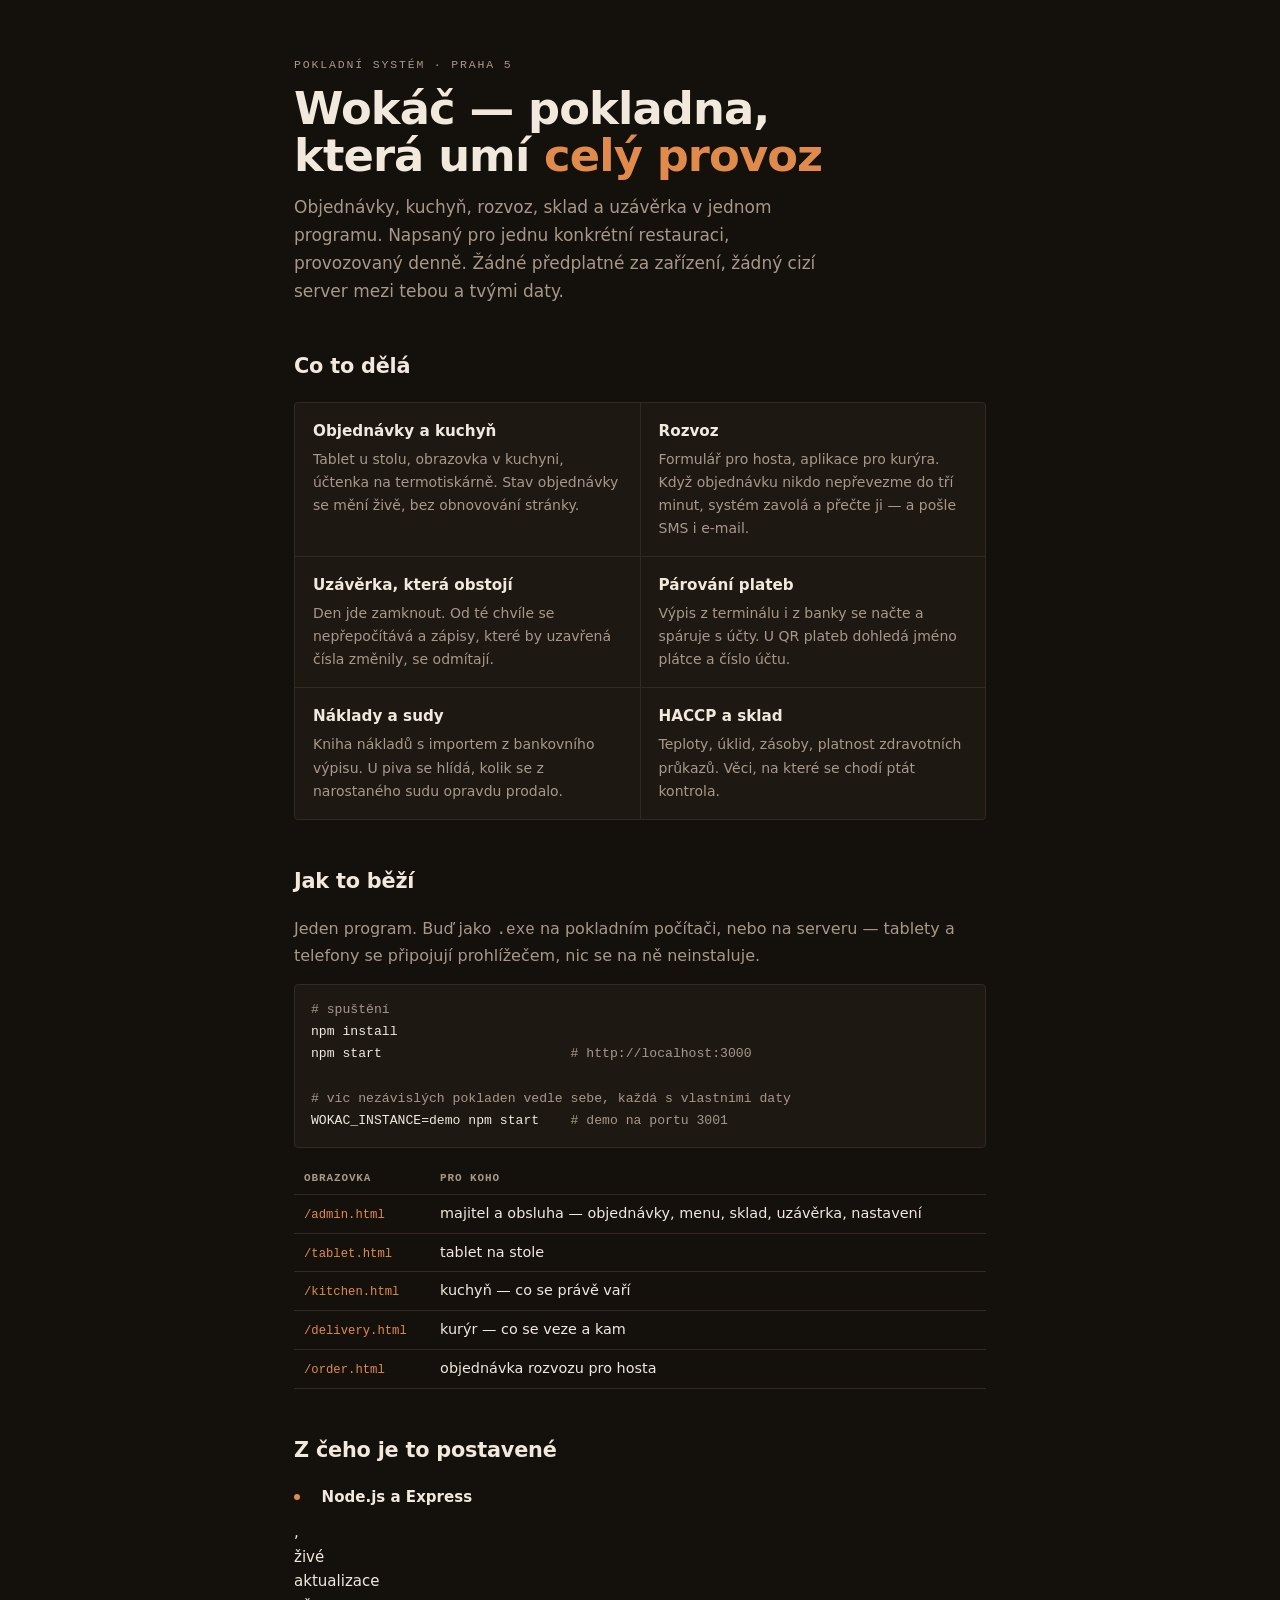
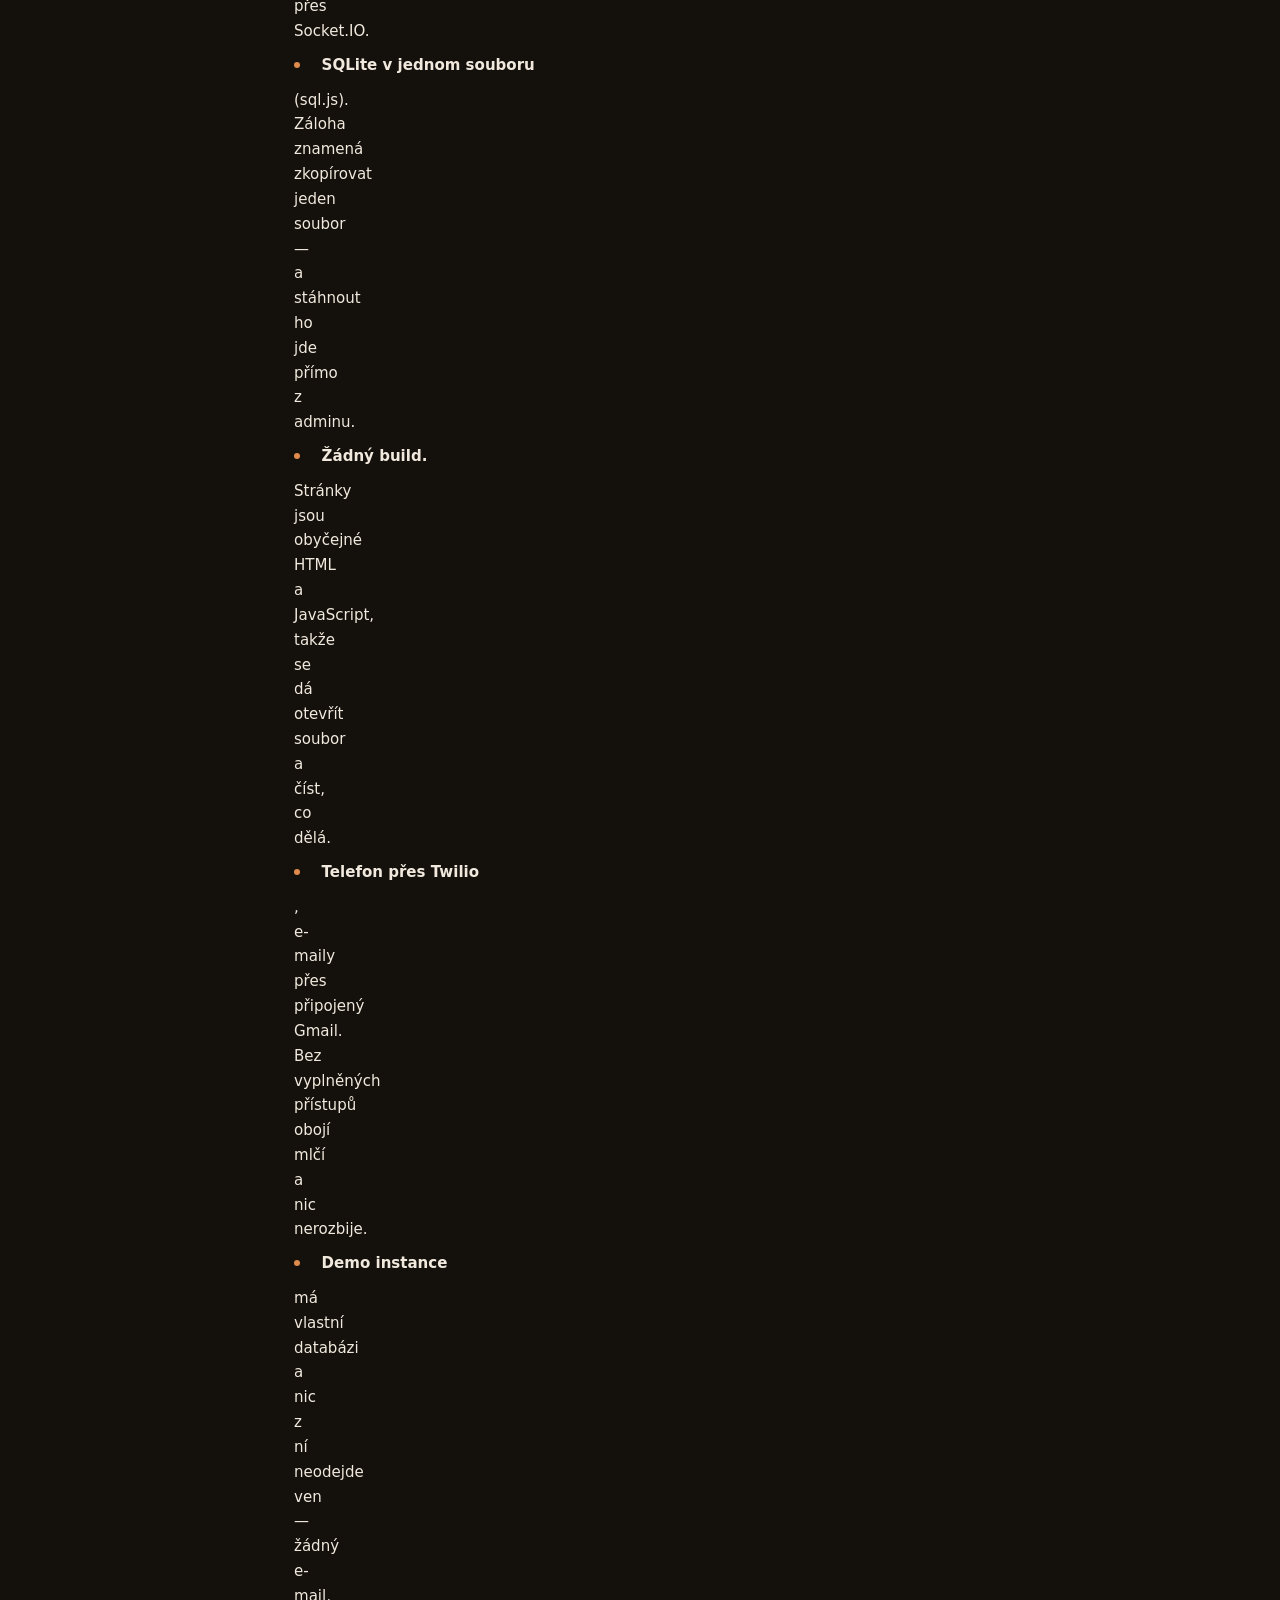
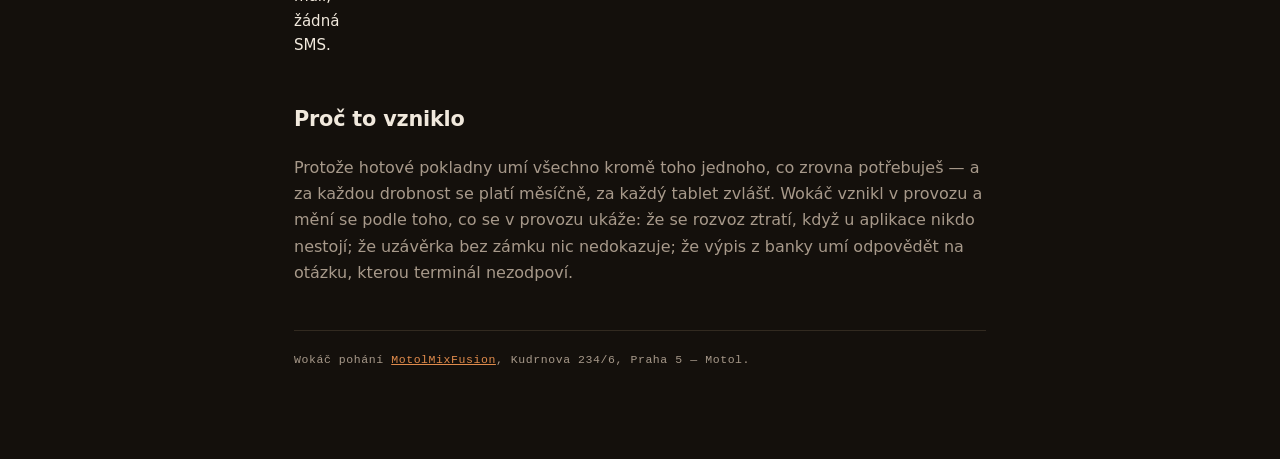
==== wokac/index.html @ 00821ddd "Stranka o Wokaci na /wokac Technicka jednostranka pro lidi, kteri se ptaji, co ten system je: co umi" ====
<!DOCTYPE html>
<html lang="cs">
<head>
<meta charset="UTF-8">
<meta name="viewport" content="width=device-width, initial-scale=1.0">
<title>Wokáč — pokladní systém pro restauraci</title>
<meta name="description" content="Wokáč je pokladní systém pro jednu restauraci: objednávky, kuchyň, rozvoz, uzávěrka, párování plateb s bankou. Jeden program, žádné předplatné na zařízení.">
<link rel="canonical" href="https://motolmixfusion.cz/wokac/">
<link rel="icon" href="/favicon.ico" sizes="any">
<style>
  :root {
    --bg: #14100c;
    --panel: #1d1812;
    --line: #322a20;
    --text: #f1e9dd;
    --muted: #a7998a;
    --accent: #e08b4c;
    --ok: #6fbf9b;
    --mono: ui-monospace, "Cascadia Mono", Consolas, "Liberation Mono", monospace;
    --sans: system-ui, -apple-system, "Segoe UI", Roboto, "Helvetica Neue", Arial, sans-serif;
  }
  * { box-sizing: border-box; }
  body {
    margin: 0; background: var(--bg); color: var(--text);
    font-family: var(--sans); font-size: 16px; line-height: 1.65;
    -webkit-font-smoothing: antialiased;
  }
  .wrap { max-width: 46rem; margin: 0 auto; padding: 56px 22px 90px;
          display: flex; flex-direction: column; gap: 44px; }
  .eyebrow { font-family: var(--mono); font-size: 11.5px; letter-spacing: .16em;
             text-transform: uppercase; color: var(--muted); margin: 0; }
  h1 { font-size: clamp(2rem, 7vw, 2.8rem); line-height: 1.05; margin: 10px 0 0;
       letter-spacing: -.02em; text-wrap: balance; }
  h1 span { color: var(--accent); }
  .lede { font-size: 1.0625rem; color: var(--muted); margin: 14px 0 0; max-width: 34rem; }
  h2 { font-size: 1.3rem; margin: 0 0 4px; letter-spacing: -.01em; }
  section { display: flex; flex-direction: column; gap: 14px; }
  .line { height: 1px; background: var(--line); }

  .grid { display: grid; gap: 1px; background: var(--line);
          border: 1px solid var(--line); border-radius: 4px; overflow: hidden;
          grid-template-columns: repeat(auto-fit, minmax(15rem, 1fr)); }
  .grid > div { background: var(--panel); padding: 16px 18px; }
  .grid h3 { margin: 0 0 4px; font-size: .95rem; }
  .grid p { margin: 0; font-size: .875rem; color: var(--muted); }

  table { width: 100%; border-collapse: collapse; font-size: .9rem; }
  th, td { text-align: left; padding: 7px 10px; border-bottom: 1px solid var(--line); vertical-align: top; }
  th { font-family: var(--mono); font-size: 11px; letter-spacing: .08em;
       text-transform: uppercase; color: var(--muted); font-weight: 600; }
  td code { font-family: var(--mono); font-size: .85em; color: var(--accent); }

  pre { background: var(--panel); border: 1px solid var(--line); border-radius: 4px;
        padding: 14px 16px; overflow-x: auto; font-family: var(--mono);
        font-size: .82rem; line-height: 1.7; margin: 0; }
  pre .c { color: var(--muted); }

  ul.plain { margin: 0; padding: 0; list-style: none; display: flex;
             flex-direction: column; gap: 9px; }
  ul.plain li { display: grid; grid-template-columns: 1.1rem 1fr; gap: 10px;
                font-size: .94rem; align-items: start; }
  ul.plain li::before { content: ""; width: 6px; height: 6px; margin-top: .6em;
                        border-radius: 50%; background: var(--accent); }
  .muted { color: var(--muted); }
  a { color: var(--accent); }
  footer { font-family: var(--mono); font-size: 11.5px; color: var(--muted);
           letter-spacing: .05em; border-top: 1px solid var(--line); padding-top: 20px; }
</style>
</head>
<body>
<div class="wrap">

  <header>
    <p class="eyebrow">Pokladní systém · Praha 5</p>
    <h1>Wokáč — pokladna, která umí <span>celý provoz</span></h1>
    <p class="lede">Objednávky, kuchyň, rozvoz, sklad a uzávěrka v jednom programu.
      Napsaný pro jednu konkrétní restauraci, provozovaný denně.
      Žádné předplatné za zařízení, žádný cizí server mezi tebou a tvými daty.</p>
  </header>

  <section>
    <h2>Co to dělá</h2>
    <div class="grid">
      <div><h3>Objednávky a kuchyň</h3><p>Tablet u stolu, obrazovka v kuchyni, účtenka na termotiskárně. Stav objednávky se mění živě, bez obnovování stránky.</p></div>
      <div><h3>Rozvoz</h3><p>Formulář pro hosta, aplikace pro kurýra. Když objednávku nikdo nepřevezme do tří minut, systém zavolá a přečte ji — a pošle SMS i e-mail.</p></div>
      <div><h3>Uzávěrka, která obstojí</h3><p>Den jde zamknout. Od té chvíle se nepřepočítává a zápisy, které by uzavřená čísla změnily, se odmítají.</p></div>
      <div><h3>Párování plateb</h3><p>Výpis z terminálu i z banky se načte a spáruje s účty. U QR plateb dohledá jméno plátce a číslo účtu.</p></div>
      <div><h3>Náklady a sudy</h3><p>Kniha nákladů s importem z bankovního výpisu. U piva se hlídá, kolik se z narostaného sudu opravdu prodalo.</p></div>
      <div><h3>HACCP a sklad</h3><p>Teploty, úklid, zásoby, platnost zdravotních průkazů. Věci, na které se chodí ptát kontrola.</p></div>
    </div>
  </section>

  <section>
    <h2>Jak to běží</h2>
    <p class="muted" style="margin:0;">Jeden program. Buď jako <code>.exe</code> na pokladním
      počítači, nebo na serveru — tablety a telefony se připojují prohlížečem, nic se na ně
      neinstaluje.</p>
    <pre><span class="c"># spuštění</span>
npm install
npm start                        <span class="c"># http://localhost:3000</span>

<span class="c"># víc nezávislých pokladen vedle sebe, každá s vlastními daty</span>
WOKAC_INSTANCE=demo npm start    <span class="c"># demo na portu 3001</span></pre>
    <table>
      <thead><tr><th>obrazovka</th><th>pro koho</th></tr></thead>
      <tbody>
        <tr><td><code>/admin.html</code></td><td>majitel a obsluha — objednávky, menu, sklad, uzávěrka, nastavení</td></tr>
        <tr><td><code>/tablet.html</code></td><td>tablet na stole</td></tr>
        <tr><td><code>/kitchen.html</code></td><td>kuchyň — co se právě vaří</td></tr>
        <tr><td><code>/delivery.html</code></td><td>kurýr — co se veze a kam</td></tr>
        <tr><td><code>/order.html</code></td><td>objednávka rozvozu pro hosta</td></tr>
      </tbody>
    </table>
  </section>

  <section>
    <h2>Z čeho je to postavené</h2>
    <ul class="plain">
      <li><strong>Node.js a Express</strong>, živé aktualizace přes Socket.IO.</li>
      <li><strong>SQLite v jednom souboru</strong> (sql.js). Záloha znamená zkopírovat jeden soubor — a stáhnout ho jde přímo z adminu.</li>
      <li><strong>Žádný build.</strong> Stránky jsou obyčejné HTML a JavaScript, takže se dá otevřít soubor a číst, co dělá.</li>
      <li><strong>Telefon přes Twilio</strong>, e-maily přes připojený Gmail. Bez vyplněných přístupů obojí mlčí a nic nerozbije.</li>
      <li><strong>Demo instance</strong> má vlastní databázi a nic z ní neodejde ven — žádný e-mail, žádná SMS.</li>
    </ul>
  </section>

  <section>
    <h2>Proč to vzniklo</h2>
    <p class="muted" style="margin:0;">Protože hotové pokladny umí všechno kromě toho jednoho,
      co zrovna potřebuješ — a za každou drobnost se platí měsíčně, za každý tablet zvlášť.
      Wokáč vznikl v provozu a mění se podle toho, co se v provozu ukáže: že se rozvoz ztratí,
      když u aplikace nikdo nestojí; že uzávěrka bez zámku nic nedokazuje; že výpis z banky
      umí odpovědět na otázku, kterou terminál nezodpoví.</p>
  </section>

  <footer>
    Wokáč pohání <a href="https://motolmixfusion.cz/">MotolMixFusion</a>, Kudrnova 234/6, Praha 5 — Motol.
  </footer>

</div>
</body>
</html>
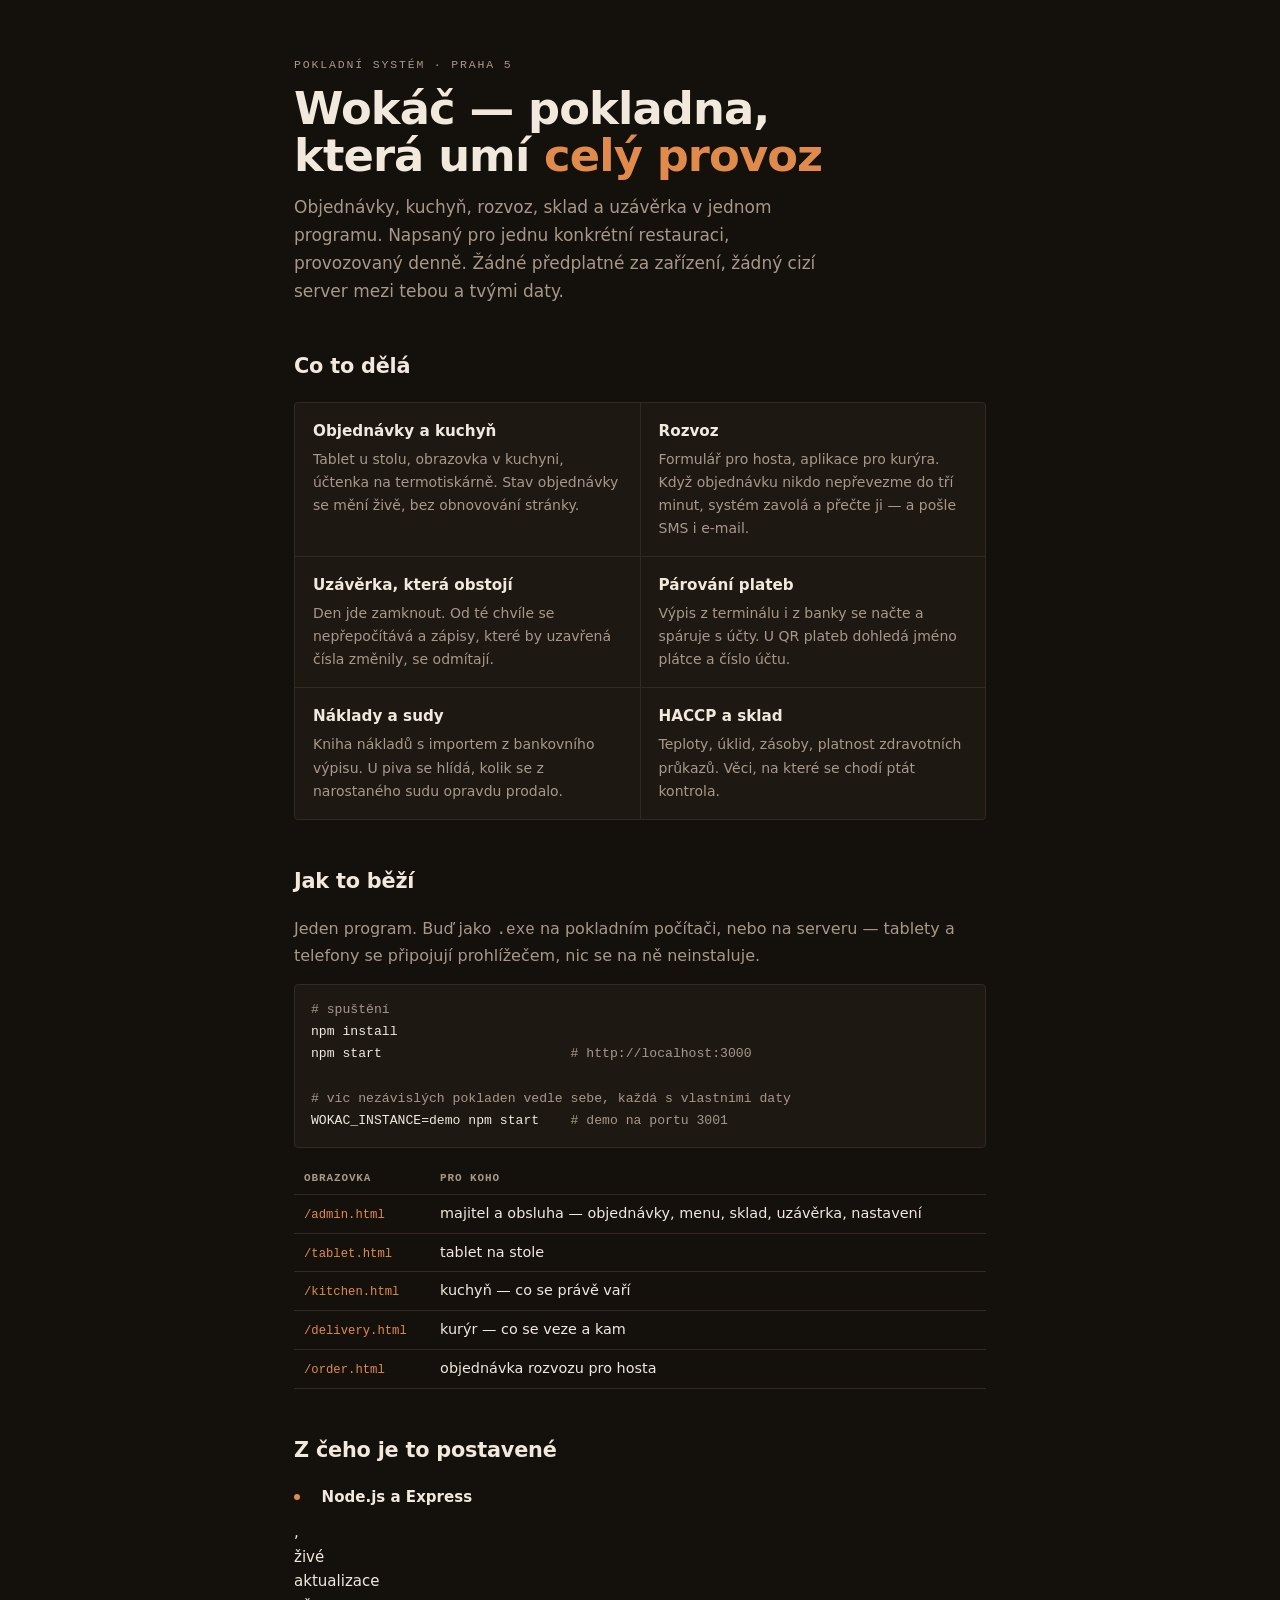
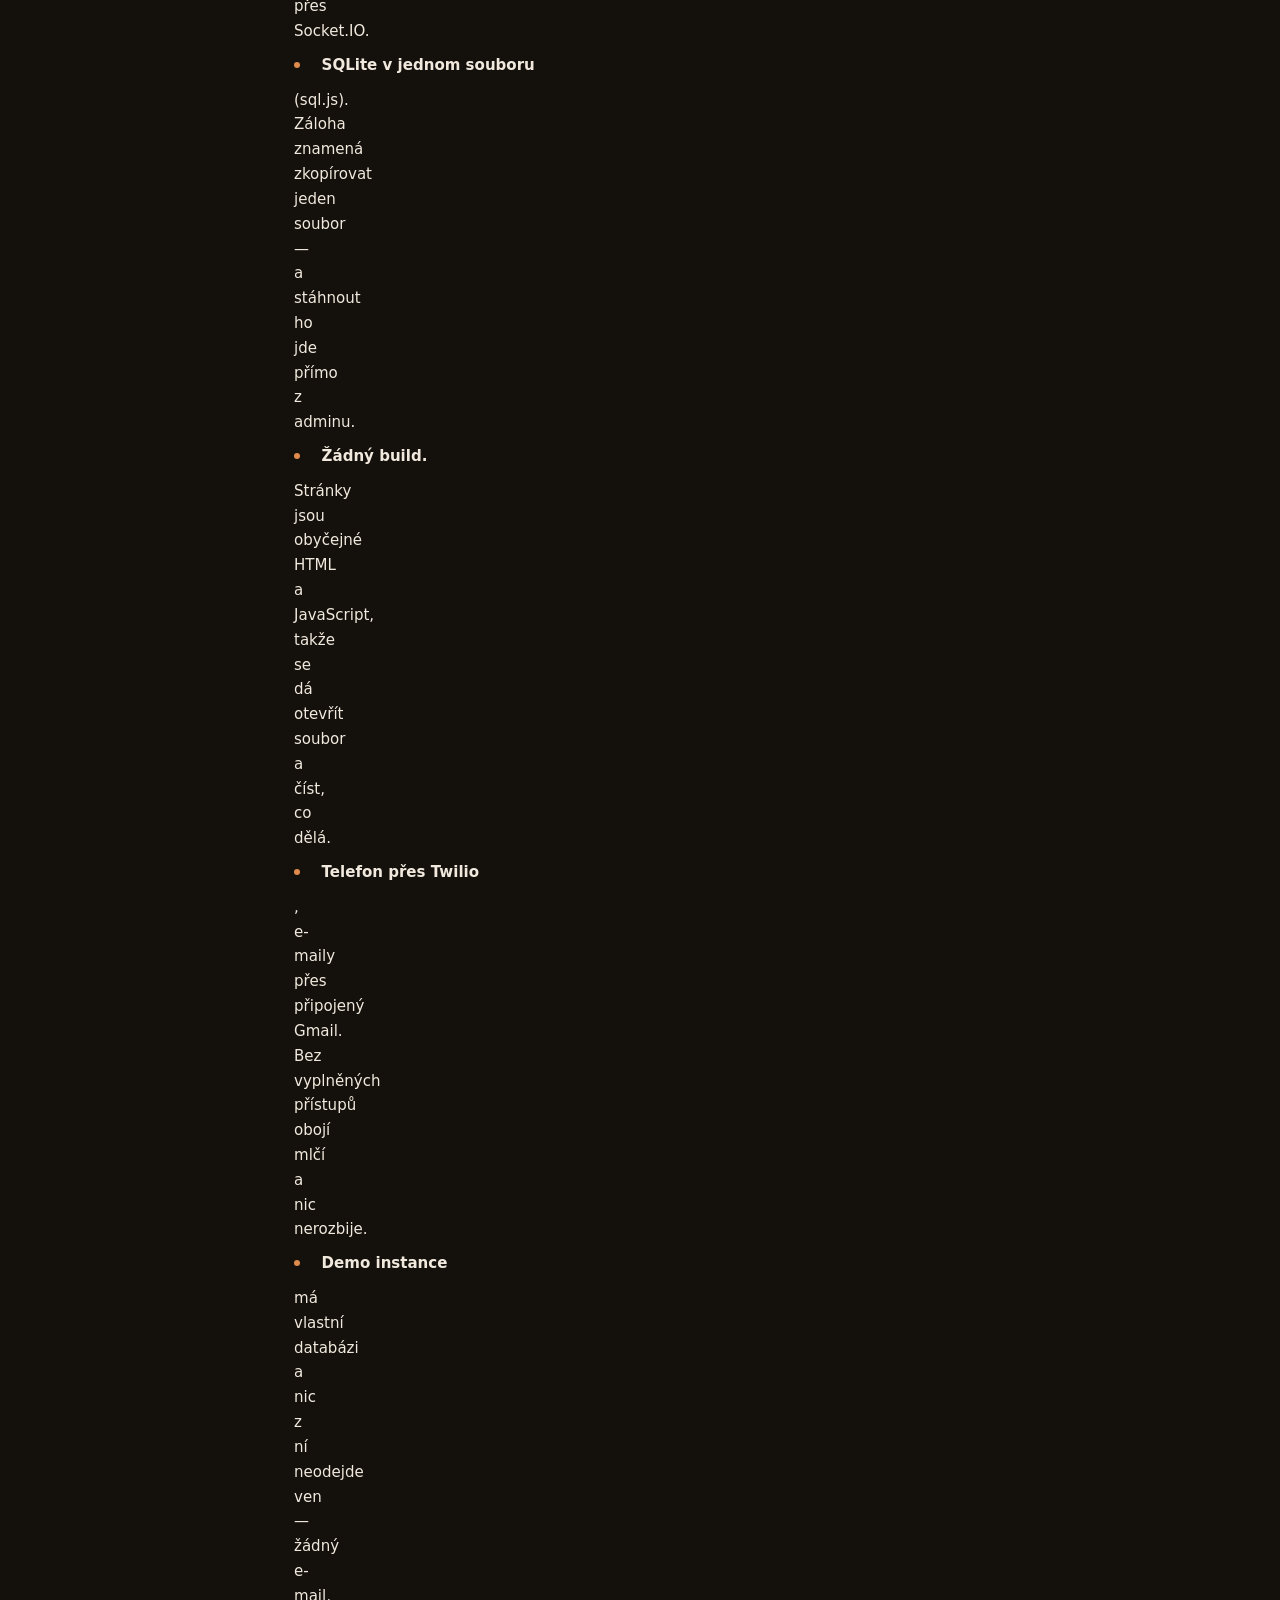
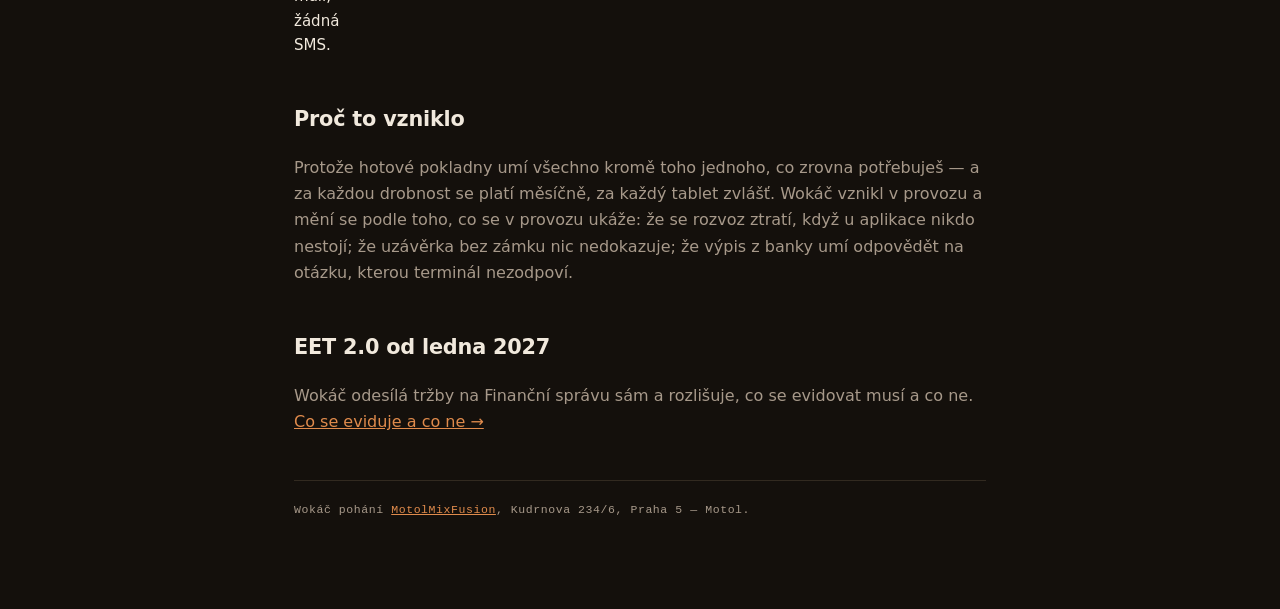
==== commit 46772381: "Stranka o EET 2.0: v navigaci vedle Udalosti a v sitemape Podklad z dev/wokac-eet2.html byl jen telo" ====
--- a/wokac/index.html
+++ b/wokac/index.html
@@ -6,7 +6,8 @@
 <title>Wokáč — pokladní systém pro restauraci</title>
 <meta name="description" content="Wokáč je pokladní systém pro jednu restauraci: objednávky, kuchyň, rozvoz, uzávěrka, párování plateb s bankou. Jeden program, žádné předplatné na zařízení.">
 <link rel="canonical" href="https://motolmixfusion.cz/wokac/">
-<link rel="icon" href="/favicon.ico" sizes="any">
+<link rel="icon" type="image/svg+xml" href="/images/wokac.svg">
+<link rel="icon" href="/wokac/favicon.ico" sizes="any">
 <style>
   :root {
     --bg: #14100c;
@@ -133,6 +134,12 @@
       umí odpovědět na otázku, kterou terminál nezodpoví.</p>
   </section>
 
+  <section>
+    <h2>EET 2.0 od ledna 2027</h2>
+    <p class="muted" style="margin:0;">Wokáč odesílá tržby na Finanční správu sám a rozlišuje, co se
+      evidovat musí a co ne. <a href="/wokac/eet2.html">Co se eviduje a co ne &rarr;</a></p>
+  </section>
+
   <footer>
     Wokáč pohání <a href="https://motolmixfusion.cz/">MotolMixFusion</a>, Kudrnova 234/6, Praha 5 — Motol.
   </footer>
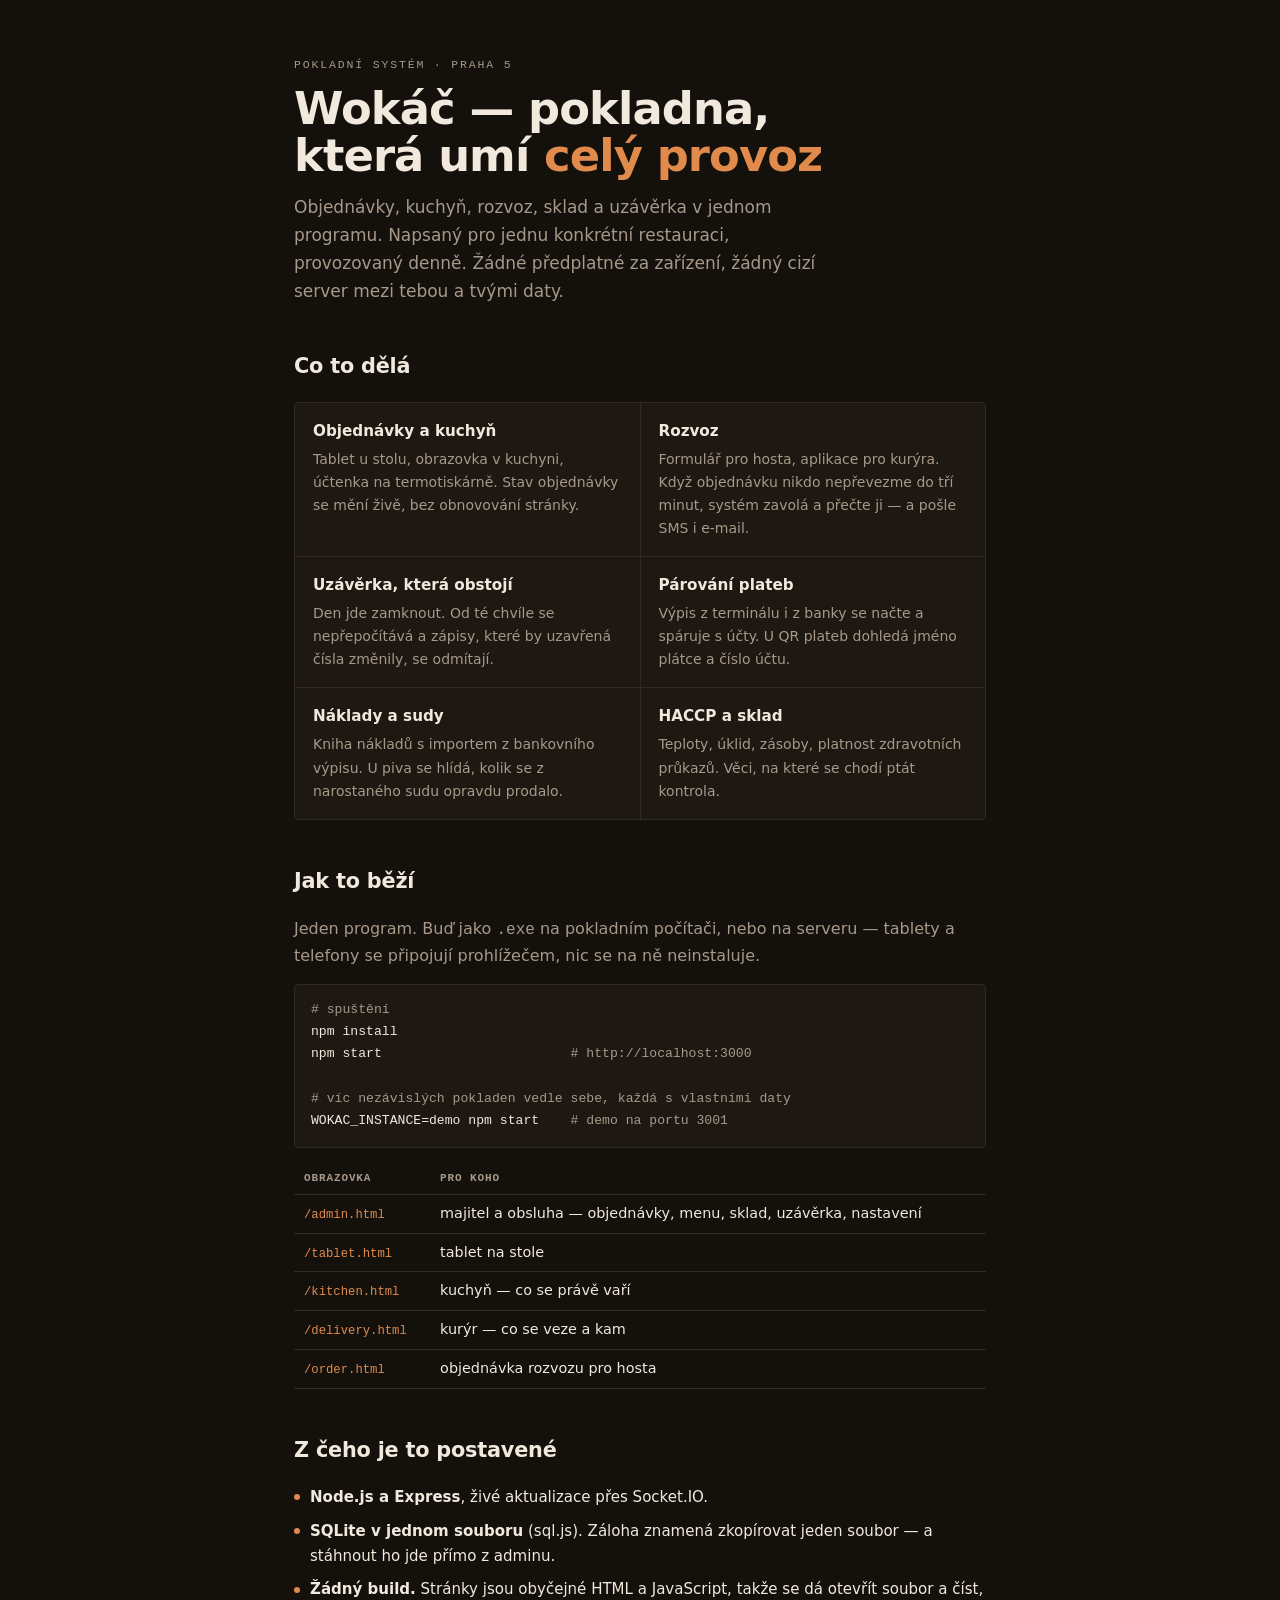
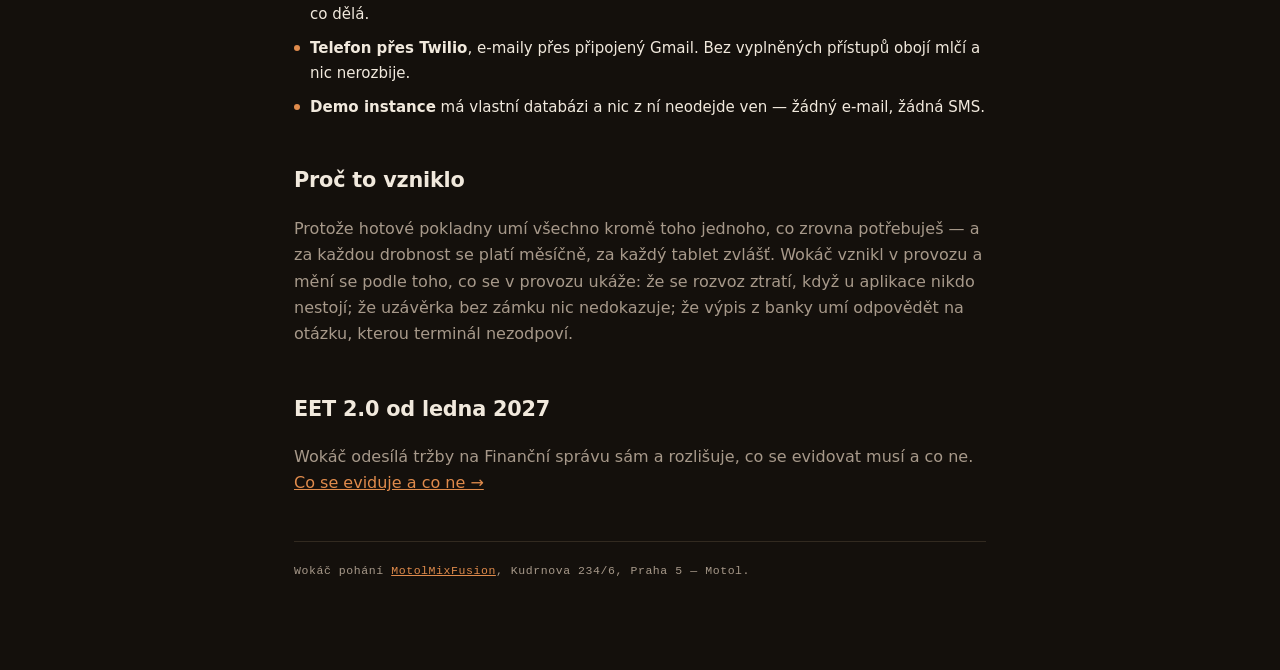
==== commit 83a38ec0: "Seznam v Z ceho je to postavene se lamal po jednom slove ul.plain li byl grid 1.1rem + 1fr. Veta za " ====
--- a/wokac/index.html
+++ b/wokac/index.html
@@ -58,9 +58,13 @@
 
   ul.plain { margin: 0; padding: 0; list-style: none; display: flex;
              flex-direction: column; gap: 9px; }
-  ul.plain li { display: grid; grid-template-columns: 1.1rem 1fr; gap: 10px;
-                font-size: .94rem; align-items: start; }
-  ul.plain li::before { content: ""; width: 6px; height: 6px; margin-top: .6em;
+  /* Zadny grid: v gridu se text za <strong> stal samostatnou polozkou a spadl
+     do uzkeho prvniho sloupce - veta se pak lamala po jednom slove. Odrazka
+     proto visi mimo tok a text tece normalne. */
+  ul.plain li { position: relative; padding-left: 16px;
+                font-size: .94rem; }
+  ul.plain li::before { content: ""; position: absolute; left: 0; top: .62em;
+                        width: 6px; height: 6px;
                         border-radius: 50%; background: var(--accent); }
   .muted { color: var(--muted); }
   a { color: var(--accent); }
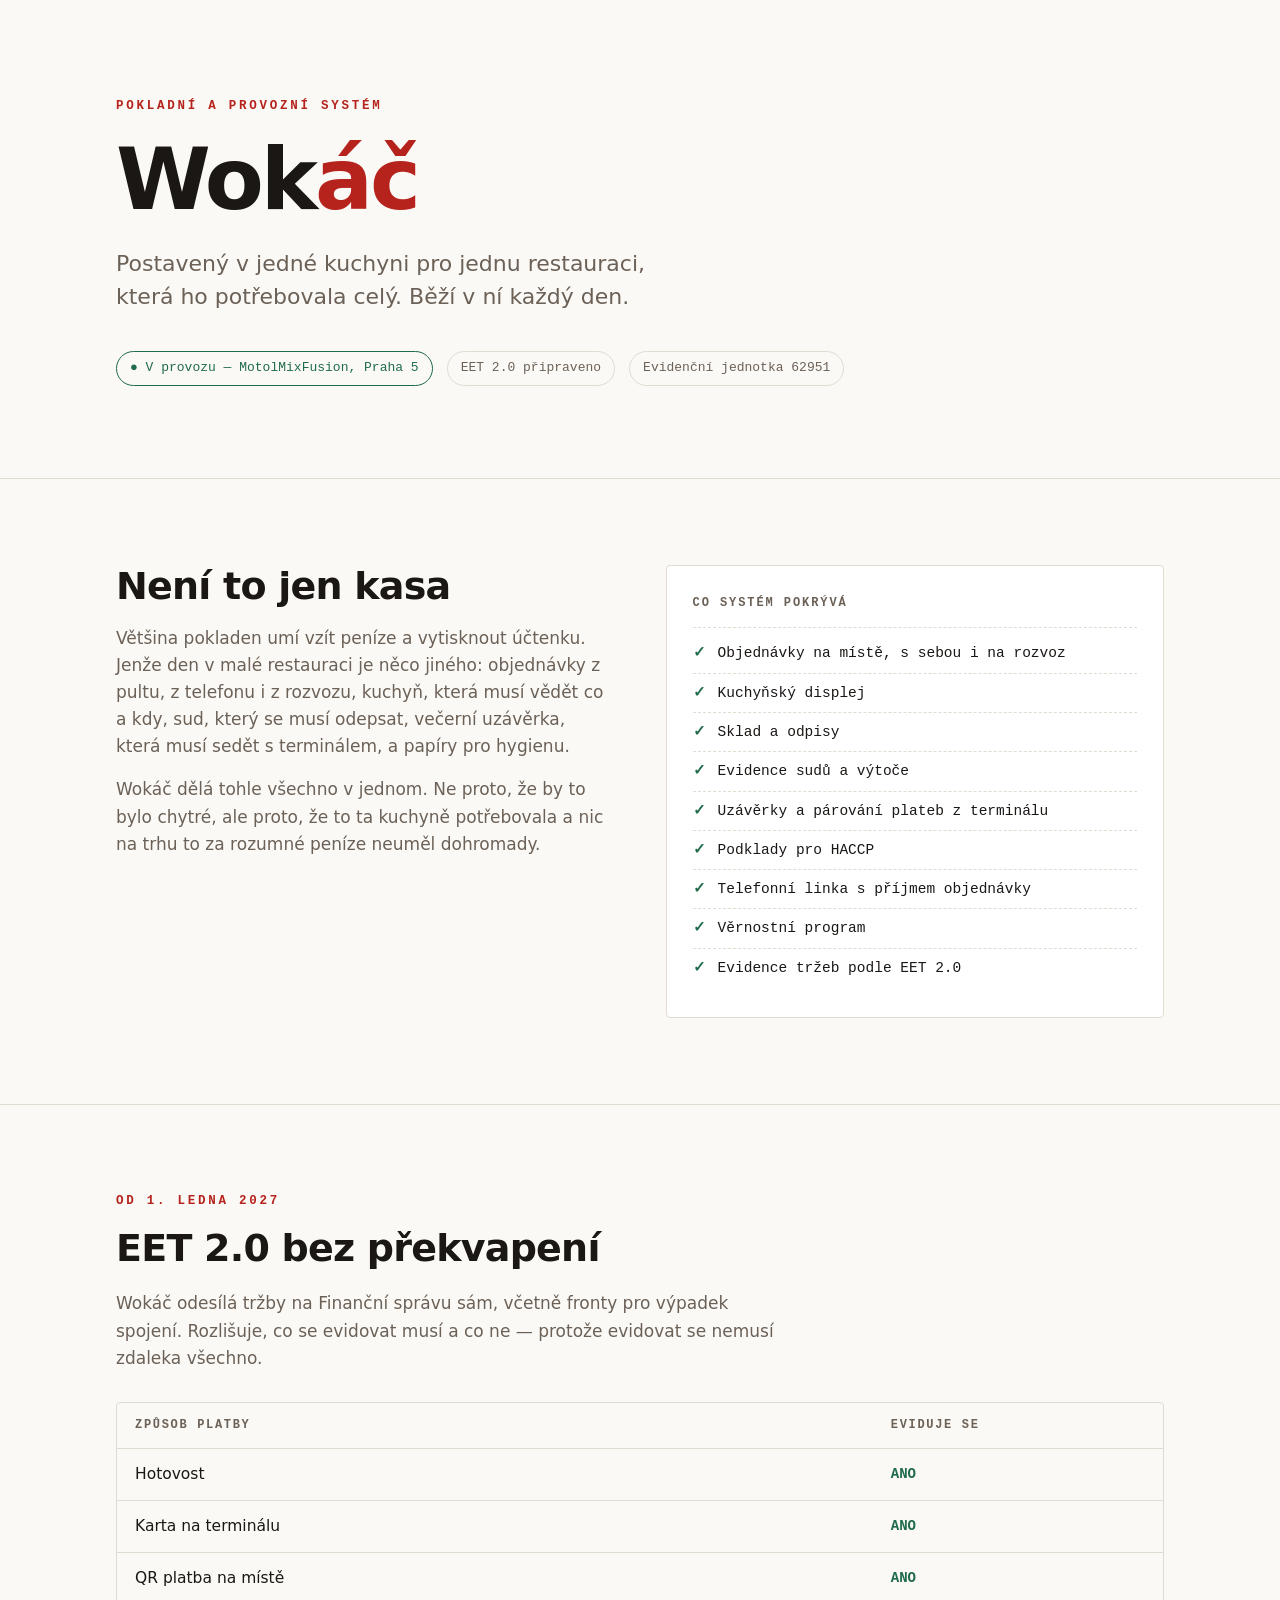
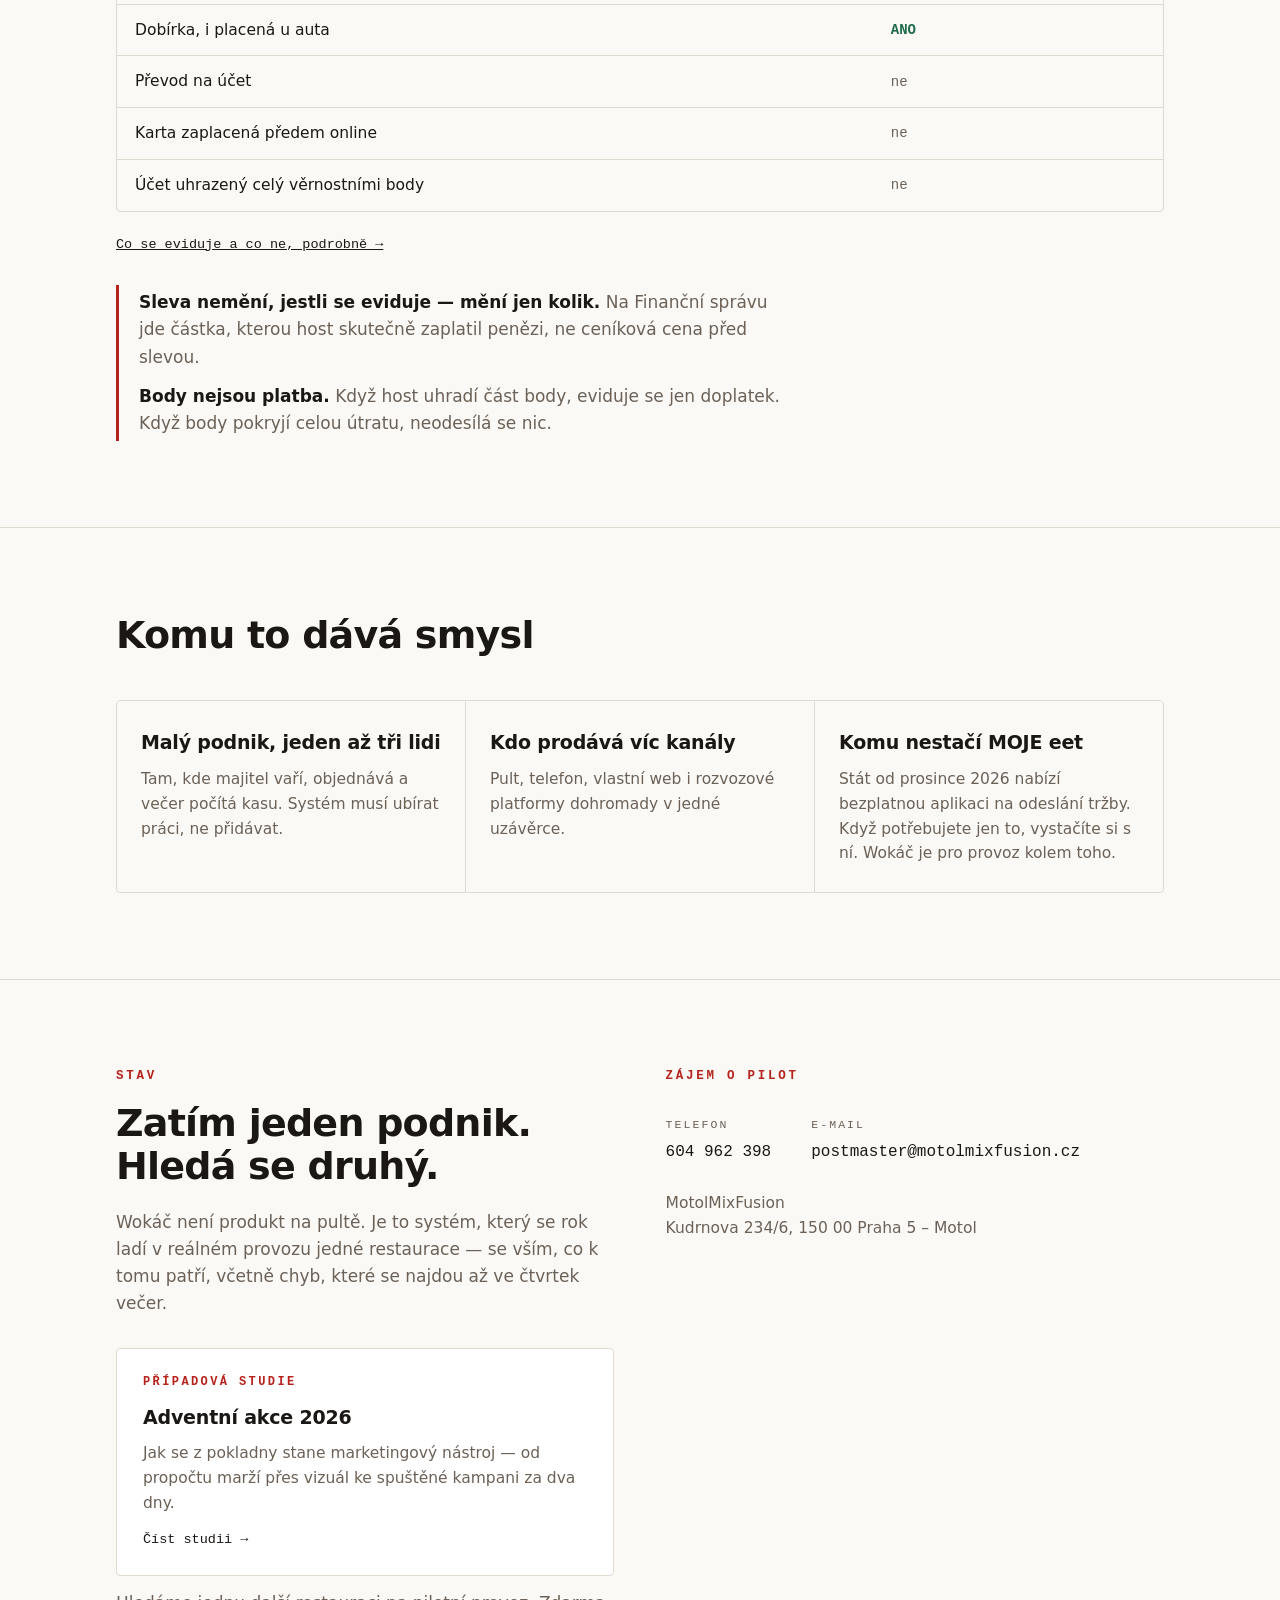
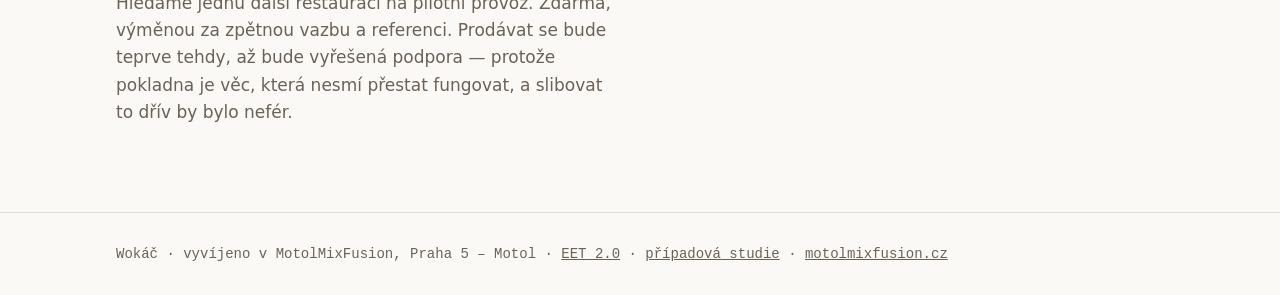
==== commit 2b5809b1: "Stranka Wokace v novem kabate, ke ni pripadova studie adventni akce Co systém pokrývá, EET 2.0 po zp" ====
--- a/wokac/index.html
+++ b/wokac/index.html
@@ -4,150 +4,261 @@
 <meta charset="UTF-8">
 <meta name="viewport" content="width=device-width, initial-scale=1.0">
 <title>Wokáč — pokladní systém pro restauraci</title>
-<meta name="description" content="Wokáč je pokladní systém pro jednu restauraci: objednávky, kuchyň, rozvoz, uzávěrka, párování plateb s bankou. Jeden program, žádné předplatné na zařízení.">
+<meta name="description" content="Wokáč je pokladní a provozní systém pro jednu restauraci: objednávky, kuchyň, rozvoz, sklad, sudy, uzávěrka a evidence tržeb podle EET 2.0. V provozu každý den.">
 <link rel="canonical" href="https://motolmixfusion.cz/wokac/">
 <link rel="icon" type="image/svg+xml" href="/images/wokac.svg">
 <link rel="icon" href="/wokac/favicon.ico" sizes="any">
+<meta property="og:type" content="website">
+<meta property="og:title" content="Wokáč — pokladní systém pro restauraci">
+<meta property="og:description" content="Pokladní a provozní systém postavený v jedné kuchyni pro jednu restauraci. Hledá se druhý podnik na pilotní provoz.">
+<meta property="og:url" content="https://motolmixfusion.cz/wokac/">
+<link rel="stylesheet" href="https://fonts.googleapis.com/css2?family=Space+Grotesk:wght@500;700&family=Inter:wght@400;500;700&family=JetBrains+Mono:wght@400;700&display=swap">
 <style>
-  :root {
-    --bg: #14100c;
-    --panel: #1d1812;
-    --line: #322a20;
-    --text: #f1e9dd;
-    --muted: #a7998a;
-    --accent: #e08b4c;
-    --ok: #6fbf9b;
-    --mono: ui-monospace, "Cascadia Mono", Consolas, "Liberation Mono", monospace;
-    --sans: system-ui, -apple-system, "Segoe UI", Roboto, "Helvetica Neue", Arial, sans-serif;
-  }
-  * { box-sizing: border-box; }
-  body {
-    margin: 0; background: var(--bg); color: var(--text);
-    font-family: var(--sans); font-size: 16px; line-height: 1.65;
-    -webkit-font-smoothing: antialiased;
-  }
-  .wrap { max-width: 46rem; margin: 0 auto; padding: 56px 22px 90px;
-          display: flex; flex-direction: column; gap: 44px; }
-  .eyebrow { font-family: var(--mono); font-size: 11.5px; letter-spacing: .16em;
-             text-transform: uppercase; color: var(--muted); margin: 0; }
-  h1 { font-size: clamp(2rem, 7vw, 2.8rem); line-height: 1.05; margin: 10px 0 0;
-       letter-spacing: -.02em; text-wrap: balance; }
-  h1 span { color: var(--accent); }
-  .lede { font-size: 1.0625rem; color: var(--muted); margin: 14px 0 0; max-width: 34rem; }
-  h2 { font-size: 1.3rem; margin: 0 0 4px; letter-spacing: -.01em; }
-  section { display: flex; flex-direction: column; gap: 14px; }
-  .line { height: 1px; background: var(--line); }
-
-  .grid { display: grid; gap: 1px; background: var(--line);
-          border: 1px solid var(--line); border-radius: 4px; overflow: hidden;
-          grid-template-columns: repeat(auto-fit, minmax(15rem, 1fr)); }
-  .grid > div { background: var(--panel); padding: 16px 18px; }
-  .grid h3 { margin: 0 0 4px; font-size: .95rem; }
-  .grid p { margin: 0; font-size: .875rem; color: var(--muted); }
-
-  table { width: 100%; border-collapse: collapse; font-size: .9rem; }
-  th, td { text-align: left; padding: 7px 10px; border-bottom: 1px solid var(--line); vertical-align: top; }
-  th { font-family: var(--mono); font-size: 11px; letter-spacing: .08em;
-       text-transform: uppercase; color: var(--muted); font-weight: 600; }
-  td code { font-family: var(--mono); font-size: .85em; color: var(--accent); }
-
-  pre { background: var(--panel); border: 1px solid var(--line); border-radius: 4px;
-        padding: 14px 16px; overflow-x: auto; font-family: var(--mono);
-        font-size: .82rem; line-height: 1.7; margin: 0; }
-  pre .c { color: var(--muted); }
-
-  ul.plain { margin: 0; padding: 0; list-style: none; display: flex;
-             flex-direction: column; gap: 9px; }
-  /* Zadny grid: v gridu se text za <strong> stal samostatnou polozkou a spadl
-     do uzkeho prvniho sloupce - veta se pak lamala po jednom slove. Odrazka
-     proto visi mimo tok a text tece normalne. */
-  ul.plain li { position: relative; padding-left: 16px;
-                font-size: .94rem; }
-  ul.plain li::before { content: ""; position: absolute; left: 0; top: .62em;
-                        width: 6px; height: 6px;
-                        border-radius: 50%; background: var(--accent); }
-  .muted { color: var(--muted); }
-  a { color: var(--accent); }
-  footer { font-family: var(--mono); font-size: 11.5px; color: var(--muted);
-           letter-spacing: .05em; border-top: 1px solid var(--line); padding-top: 20px; }
+  /* Layout: single column, max 1080px. Kitchen-ticket motif for the module list;
+     everything else quiet. Dark-first — a POS lives on a tablet in a dim kitchen. */
+  :root{
+    --bg:#131110;
+    --surface:#1C1917;
+    --fg:#F2EDE6;
+    --dim:#A39A8E;
+    --line:#332E29;
+    --red:#D94F3D;
+    --ok:#4FA87A;
+    color-scheme:dark;
+    --display:'Space Grotesk','Inter',system-ui,sans-serif;
+    --body:'Inter',system-ui,-apple-system,sans-serif;
+    --mono:'JetBrains Mono',ui-monospace,'SF Mono',Menlo,monospace;
+  }
+  @media (prefers-color-scheme: light){
+    :root:not([data-theme="dark"]){
+      --bg:#FBF9F6; --surface:#FFFFFF; --fg:#1A1715; --dim:#6B6157;
+      --line:#E2DBD1; --red:#B5231C; --ok:#1F6B4A; color-scheme:light;
+    }
+  }
+  :root[data-theme="light"]{
+    --bg:#FBF9F6; --surface:#FFFFFF; --fg:#1A1715; --dim:#6B6157;
+    --line:#E2DBD1; --red:#B5231C; --ok:#1F6B4A; color-scheme:light;
+  }
+
+  *{box-sizing:border-box}
+  body{
+    background:var(--bg); color:var(--fg);
+    font-family:var(--body); font-size:17px; line-height:1.6;
+    margin:0;
+  }
+  .wrap{
+    max-width:1080px; margin:0 auto;
+    padding-left:max(16px, env(safe-area-inset-left, 0px));
+    padding-right:max(16px, env(safe-area-inset-right, 0px));
+  }
+  section{ padding-block:clamp(48px,7vw,86px) }
+  section + section{ border-top:1px solid var(--line) }
+
+  h1,h2,h3{ font-family:var(--display); text-wrap:balance; margin:0 }
+  h1{ font-size:clamp(44px,8vw,86px); line-height:.97; font-weight:700; letter-spacing:-.035em }
+  h2{ font-size:clamp(26px,3.6vw,38px); font-weight:700; letter-spacing:-.02em; line-height:1.14 }
+  h3{ font-size:19px; font-weight:700; letter-spacing:-.01em }
+  p{ margin:0 }
+
+  .eyebrow{
+    font-family:var(--mono); font-size:12.5px; font-weight:700;
+    letter-spacing:.22em; text-transform:uppercase; color:var(--red);
+  }
+
+  /* HERO */
+  .hero{
+    margin-top:calc(-1 * env(safe-area-inset-top, 0px));
+    padding-top:calc(env(safe-area-inset-top, 0px) + clamp(52px,8vw,96px));
+    padding-bottom:clamp(52px,8vw,92px);
+    border-bottom:1px solid var(--line);
+  }
+  .hero h1{ margin-top:22px }
+  .hero h1 em{ font-style:normal; color:var(--red) }
+  .lede{
+    margin-top:26px; max-width:40ch; font-size:clamp(18px,2.2vw,22px);
+    line-height:1.5; color:var(--dim);
+  }
+  .meta{
+    margin-top:38px; display:flex; flex-wrap:wrap; gap:10px 14px;
+    font-family:var(--mono); font-size:13px; color:var(--dim);
+  }
+  .meta span{ border:1px solid var(--line); border-radius:999px; padding:6px 13px }
+  .meta span.live{ color:var(--ok); border-color:currentColor }
+
+  .two{ display:grid; grid-template-columns:repeat(auto-fit,minmax(min(100%,320px),1fr)); gap:clamp(26px,4vw,56px) }
+  .two > div > p{ margin-top:16px; color:var(--dim) }
+
+  /* TICKET */
+  .ticket{
+    background:var(--surface); border:1px solid var(--line); border-radius:4px;
+    padding:28px 26px 30px; font-family:var(--mono); font-size:14.5px;
+    min-width:0;
+  }
+  .ticket .th{
+    font-weight:700; letter-spacing:.16em; text-transform:uppercase; font-size:12px;
+    color:var(--dim); padding-bottom:14px; margin-bottom:6px;
+    border-bottom:1px dashed var(--line);
+  }
+  .ticket ul{ list-style:none; margin:0; padding:0 }
+  .ticket li{
+    display:flex; gap:12px; align-items:baseline;
+    padding:9px 0; border-bottom:1px dashed var(--line); line-height:1.4;
+  }
+  .ticket li:last-child{ border-bottom:0 }
+  .ticket li b{ color:var(--ok); font-weight:700; flex:none }
+
+  /* CARDS */
+  .cards{ margin-top:42px; display:grid; grid-template-columns:repeat(auto-fit,minmax(min(100%,260px),1fr)); gap:1px; background:var(--line); border:1px solid var(--line); border-radius:4px; overflow:hidden }
+  .card{ background:var(--bg); padding:26px 24px; min-width:0 }
+  .card p{ margin-top:10px; color:var(--dim); font-size:15.5px }
+
+  /* EET TABLE */
+  .scroller{ overflow-x:auto; margin-top:30px; border:1px solid var(--line); border-radius:4px }
+  table{ border-collapse:collapse; width:100%; font-size:15.5px; min-width:420px }
+  th,td{ text-align:left; padding:13px 18px; border-bottom:1px solid var(--line) }
+  th{ font-family:var(--mono); font-size:12px; letter-spacing:.14em; text-transform:uppercase; color:var(--dim); font-weight:700 }
+  tr:last-child td{ border-bottom:0 }
+  td.y{ color:var(--ok); font-weight:700; font-family:var(--mono); font-size:14px }
+  td.n{ color:var(--dim); font-family:var(--mono); font-size:14px }
+
+  .rule{
+    margin-top:30px; border-left:3px solid var(--red); padding:4px 0 4px 20px;
+    color:var(--dim); max-width:62ch;
+  }
+  .rule b{ color:var(--fg) }
+  .rule p + p{ margin-top:12px }
+
+  /* CONTACT */
+  .contact{ margin-top:30px; display:flex; flex-wrap:wrap; gap:12px 40px; font-family:var(--mono); font-size:16px }
+  .contact div span{ display:block; font-size:11.5px; letter-spacing:.18em; text-transform:uppercase; color:var(--dim); margin-bottom:5px }
+  footer{ border-top:1px solid var(--line); padding-block:30px; color:var(--dim); font-size:14px; font-family:var(--mono) }
+  footer a{ color:var(--fg) }
+  .ref{
+    margin-top:30px; display:block; border:1px solid var(--line); border-radius:4px;
+    padding:24px 26px; text-decoration:none; color:inherit; background:var(--surface);
+  }
+  .ref .k{ font-family:var(--mono); font-size:12px; font-weight:700; letter-spacing:.2em; text-transform:uppercase; color:var(--red) }
+  .ref h3{ margin-top:10px }
+  .ref p{ margin-top:9px; color:var(--dim); font-size:15.5px }
+  .ref .go{ margin-top:14px; font-family:var(--mono); font-size:13.5px; color:var(--fg) }
 </style>
 </head>
 <body>
-<div class="wrap">
-
-  <header>
-    <p class="eyebrow">Pokladní systém · Praha 5</p>
-    <h1>Wokáč — pokladna, která umí <span>celý provoz</span></h1>
-    <p class="lede">Objednávky, kuchyň, rozvoz, sklad a uzávěrka v jednom programu.
-      Napsaný pro jednu konkrétní restauraci, provozovaný denně.
-      Žádné předplatné za zařízení, žádný cizí server mezi tebou a tvými daty.</p>
-  </header>
-
-  <section>
-    <h2>Co to dělá</h2>
-    <div class="grid">
-      <div><h3>Objednávky a kuchyň</h3><p>Tablet u stolu, obrazovka v kuchyni, účtenka na termotiskárně. Stav objednávky se mění živě, bez obnovování stránky.</p></div>
-      <div><h3>Rozvoz</h3><p>Formulář pro hosta, aplikace pro kurýra. Když objednávku nikdo nepřevezme do tří minut, systém zavolá a přečte ji — a pošle SMS i e-mail.</p></div>
-      <div><h3>Uzávěrka, která obstojí</h3><p>Den jde zamknout. Od té chvíle se nepřepočítává a zápisy, které by uzavřená čísla změnily, se odmítají.</p></div>
-      <div><h3>Párování plateb</h3><p>Výpis z terminálu i z banky se načte a spáruje s účty. U QR plateb dohledá jméno plátce a číslo účtu.</p></div>
-      <div><h3>Náklady a sudy</h3><p>Kniha nákladů s importem z bankovního výpisu. U piva se hlídá, kolik se z narostaného sudu opravdu prodalo.</p></div>
-      <div><h3>HACCP a sklad</h3><p>Teploty, úklid, zásoby, platnost zdravotních průkazů. Věci, na které se chodí ptát kontrola.</p></div>
-    </div>
-  </section>
-
-  <section>
-    <h2>Jak to běží</h2>
-    <p class="muted" style="margin:0;">Jeden program. Buď jako <code>.exe</code> na pokladním
-      počítači, nebo na serveru — tablety a telefony se připojují prohlížečem, nic se na ně
-      neinstaluje.</p>
-    <pre><span class="c"># spuštění</span>
-npm install
-npm start                        <span class="c"># http://localhost:3000</span>
-
-<span class="c"># víc nezávislých pokladen vedle sebe, každá s vlastními daty</span>
-WOKAC_INSTANCE=demo npm start    <span class="c"># demo na portu 3001</span></pre>
-    <table>
-      <thead><tr><th>obrazovka</th><th>pro koho</th></tr></thead>
-      <tbody>
-        <tr><td><code>/admin.html</code></td><td>majitel a obsluha — objednávky, menu, sklad, uzávěrka, nastavení</td></tr>
-        <tr><td><code>/tablet.html</code></td><td>tablet na stole</td></tr>
-        <tr><td><code>/kitchen.html</code></td><td>kuchyň — co se právě vaří</td></tr>
-        <tr><td><code>/delivery.html</code></td><td>kurýr — co se veze a kam</td></tr>
-        <tr><td><code>/order.html</code></td><td>objednávka rozvozu pro hosta</td></tr>
-      </tbody>
-    </table>
-  </section>
-
-  <section>
-    <h2>Z čeho je to postavené</h2>
-    <ul class="plain">
-      <li><strong>Node.js a Express</strong>, živé aktualizace přes Socket.IO.</li>
-      <li><strong>SQLite v jednom souboru</strong> (sql.js). Záloha znamená zkopírovat jeden soubor — a stáhnout ho jde přímo z adminu.</li>
-      <li><strong>Žádný build.</strong> Stránky jsou obyčejné HTML a JavaScript, takže se dá otevřít soubor a číst, co dělá.</li>
-      <li><strong>Telefon přes Twilio</strong>, e-maily přes připojený Gmail. Bez vyplněných přístupů obojí mlčí a nic nerozbije.</li>
-      <li><strong>Demo instance</strong> má vlastní databázi a nic z ní neodejde ven — žádný e-mail, žádná SMS.</li>
-    </ul>
-  </section>
-
-  <section>
-    <h2>Proč to vzniklo</h2>
-    <p class="muted" style="margin:0;">Protože hotové pokladny umí všechno kromě toho jednoho,
-      co zrovna potřebuješ — a za každou drobnost se platí měsíčně, za každý tablet zvlášť.
-      Wokáč vznikl v provozu a mění se podle toho, co se v provozu ukáže: že se rozvoz ztratí,
-      když u aplikace nikdo nestojí; že uzávěrka bez zámku nic nedokazuje; že výpis z banky
-      umí odpovědět na otázku, kterou terminál nezodpoví.</p>
-  </section>
-
-  <section>
-    <h2>EET 2.0 od ledna 2027</h2>
-    <p class="muted" style="margin:0;">Wokáč odesílá tržby na Finanční správu sám a rozlišuje, co se
-      evidovat musí a co ne. <a href="/wokac/eet2.html">Co se eviduje a co ne &rarr;</a></p>
-  </section>
-
-  <footer>
-    Wokáč pohání <a href="https://motolmixfusion.cz/">MotolMixFusion</a>, Kudrnova 234/6, Praha 5 — Motol.
-  </footer>
-
-</div>
+
+<header class="hero">
+  <div class="wrap">
+    <div class="eyebrow">Pokladní a provozní systém</div>
+    <h1>Wok<em>áč</em></h1>
+    <p class="lede">Postavený v jedné kuchyni pro jednu restauraci, která ho potřebovala celý. Běží v ní každý den.</p>
+    <div class="meta">
+      <span class="live">● V provozu — MotolMixFusion, Praha 5</span>
+      <span>EET 2.0 připraveno</span>
+      <span>Evidenční jednotka 62951</span>
+    </div>
+  </div>
+</header>
+
+<section>
+  <div class="wrap two">
+    <div>
+      <h2>Není to jen kasa</h2>
+      <p>Většina pokladen umí vzít peníze a vytisknout účtenku. Jenže den v malé restauraci je něco jiného: objednávky z pultu, z telefonu i z rozvozu, kuchyň, která musí vědět co a kdy, sud, který se musí odepsat, večerní uzávěrka, která musí sedět s terminálem, a papíry pro hygienu.</p>
+      <p>Wokáč dělá tohle všechno v jednom. Ne proto, že by to bylo chytré, ale proto, že to ta kuchyně potřebovala a nic na trhu to za rozumné peníze neuměl dohromady.</p>
+    </div>
+    <div class="ticket">
+      <div class="th">Co systém pokrývá</div>
+      <ul>
+        <li><b>✓</b> Objednávky na místě, s sebou i na rozvoz</li>
+        <li><b>✓</b> Kuchyňský displej</li>
+        <li><b>✓</b> Sklad a odpisy</li>
+        <li><b>✓</b> Evidence sudů a výtoče</li>
+        <li><b>✓</b> Uzávěrky a párování plateb z terminálu</li>
+        <li><b>✓</b> Podklady pro HACCP</li>
+        <li><b>✓</b> Telefonní linka s příjmem objednávky</li>
+        <li><b>✓</b> Věrnostní program</li>
+        <li><b>✓</b> Evidence tržeb podle EET 2.0</li>
+      </ul>
+    </div>
+  </div>
+</section>
+
+<section>
+  <div class="wrap">
+    <div class="eyebrow">Od 1. ledna 2027</div>
+    <h2 style="margin-top:16px">EET 2.0 bez překvapení</h2>
+    <p style="margin-top:20px;max-width:62ch;color:var(--dim)">Wokáč odesílá tržby na Finanční správu sám, včetně fronty pro výpadek spojení. Rozlišuje, co se evidovat musí a co ne — protože evidovat se nemusí zdaleka všechno.</p>
+
+    <div class="scroller">
+      <table>
+        <thead><tr><th>Způsob platby</th><th>Eviduje se</th></tr></thead>
+        <tbody>
+          <tr><td>Hotovost</td><td class="y">ANO</td></tr>
+          <tr><td>Karta na terminálu</td><td class="y">ANO</td></tr>
+          <tr><td>QR platba na místě</td><td class="y">ANO</td></tr>
+          <tr><td>Dobírka, i placená u auta</td><td class="y">ANO</td></tr>
+          <tr><td>Převod na účet</td><td class="n">ne</td></tr>
+          <tr><td>Karta zaplacená předem online</td><td class="n">ne</td></tr>
+          <tr><td>Účet uhrazený celý věrnostními body</td><td class="n">ne</td></tr>
+        </tbody>
+      </table>
+    </div>
+
+    <p style="margin-top:22px;font-family:var(--mono);font-size:13.5px"><a href="/wokac/eet2.html" style="color:var(--fg)">Co se eviduje a co ne, podrobně &rarr;</a></p>
+
+    <div class="rule">
+      <p><b>Sleva nemění, jestli se eviduje — mění jen kolik.</b> Na Finanční správu jde částka, kterou host skutečně zaplatil penězi, ne ceníková cena před slevou.</p>
+      <p><b>Body nejsou platba.</b> Když host uhradí část body, eviduje se jen doplatek. Když body pokryjí celou útratu, neodesílá se nic.</p>
+    </div>
+  </div>
+</section>
+
+<section>
+  <div class="wrap">
+    <h2>Komu to dává smysl</h2>
+    <div class="cards">
+      <div class="card">
+        <h3>Malý podnik, jeden až tři lidi</h3>
+        <p>Tam, kde majitel vaří, objednává a večer počítá kasu. Systém musí ubírat práci, ne přidávat.</p>
+      </div>
+      <div class="card">
+        <h3>Kdo prodává víc kanály</h3>
+        <p>Pult, telefon, vlastní web i rozvozové platformy dohromady v jedné uzávěrce.</p>
+      </div>
+      <div class="card">
+        <h3>Komu nestačí MOJE eet</h3>
+        <p>Stát od prosince 2026 nabízí bezplatnou aplikaci na odeslání tržby. Když potřebujete jen to, vystačíte si s ní. Wokáč je pro provoz kolem toho.</p>
+      </div>
+    </div>
+  </div>
+</section>
+
+<section>
+  <div class="wrap two">
+    <div>
+      <div class="eyebrow">Stav</div>
+      <h2 style="margin-top:16px">Zatím jeden podnik. Hledá se druhý.</h2>
+      <p style="margin-top:20px;color:var(--dim)">Wokáč není produkt na pultě. Je to systém, který se rok ladí v reálném provozu jedné restaurace — se vším, co k tomu patří, včetně chyb, které se najdou až ve čtvrtek večer.</p>
+      <a class="ref" href="/wokac/studie.html">
+        <div class="k">Případová studie</div>
+        <h3>Adventní akce 2026</h3>
+        <p>Jak se z pokladny stane marketingový nástroj — od propočtu marží přes vizuál ke spuštěné kampani za dva dny.</p>
+        <div class="go">Číst studii →</div>
+      </a>
+      <p style="margin-top:14px;color:var(--dim)">Hledáme jednu další restauraci na pilotní provoz. Zdarma, výměnou za zpětnou vazbu a referenci. Prodávat se bude teprve tehdy, až bude vyřešená podpora — protože pokladna je věc, která nesmí přestat fungovat, a slibovat to dřív by bylo nefér.</p>
+    </div>
+    <div>
+      <div class="eyebrow">Zájem o pilot</div>
+      <div class="contact">
+        <div><span>Telefon</span>604 962 398</div>
+        <div><span>E-mail</span>postmaster@motolmixfusion.cz</div>
+      </div>
+      <p style="margin-top:26px;color:var(--dim);font-size:15.5px">MotolMixFusion<br>Kudrnova 234/6, 150 00 Praha 5 – Motol</p>
+    </div>
+  </div>
+</section>
+
+<footer>
+  <div class="wrap">Wokáč · vyvíjeno v MotolMixFusion, Praha 5 – Motol · <a href="/wokac/eet2.html" style="color:inherit">EET 2.0</a> · <a href="/wokac/studie.html" style="color:inherit">případová studie</a> · <a href="https://motolmixfusion.cz/" style="color:inherit">motolmixfusion.cz</a></div>
+</footer>
 </body>
 </html>
